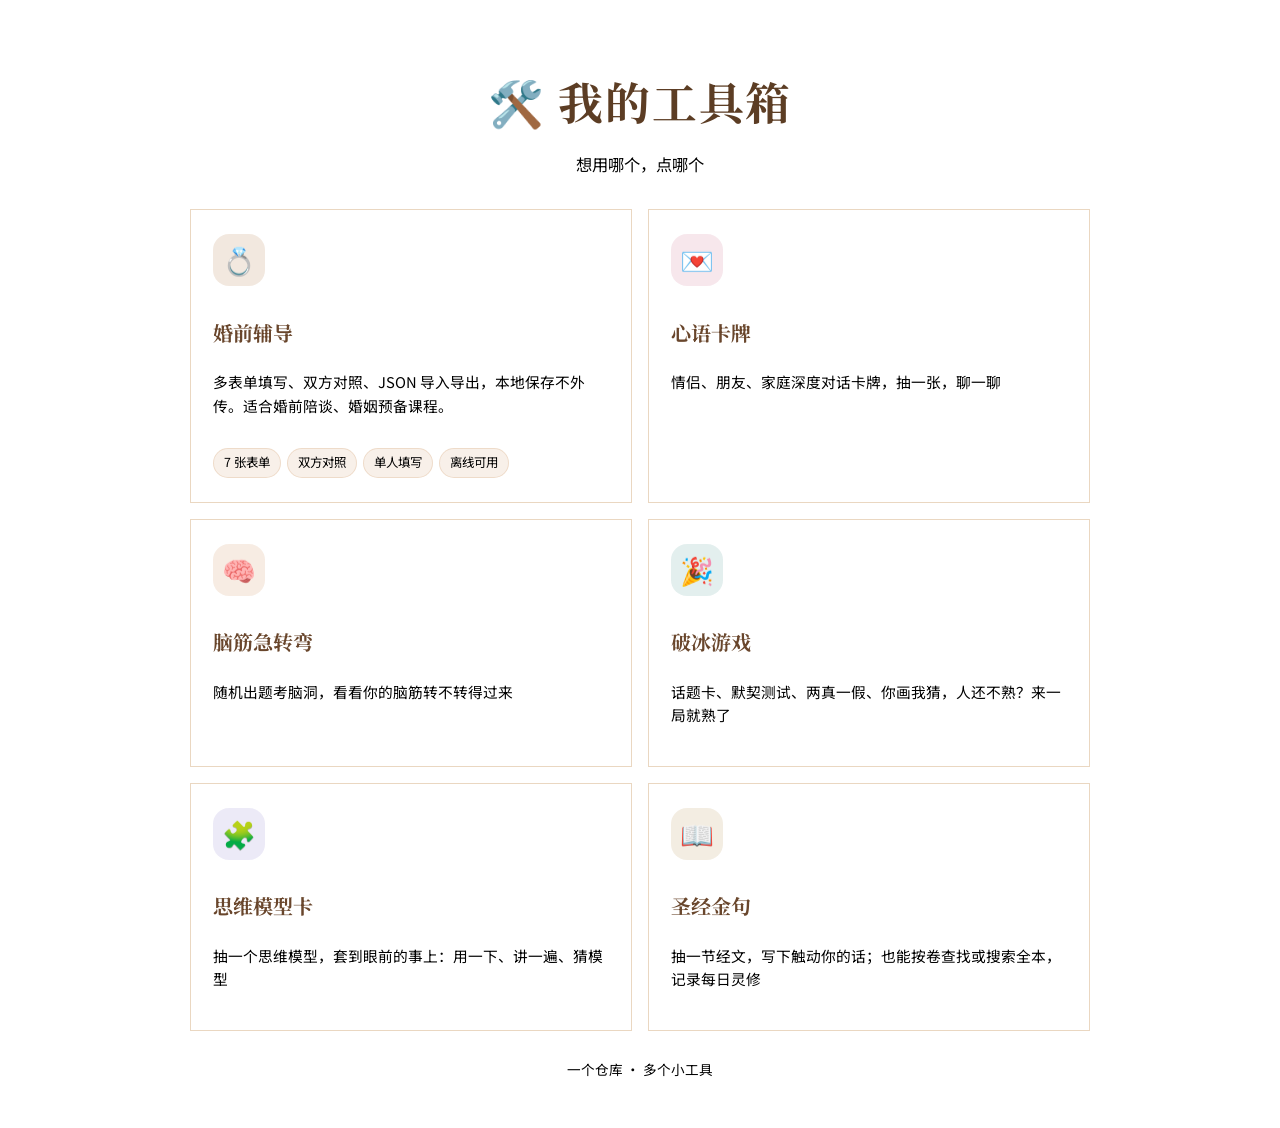
==== index.html @ 0afaedac "fix(theme): 根首页的主题永远不跟随你上次的选择 根 index.html 读 localStorage 的 brain-teaser-theme，再回退到 'theme'。 但全仓库没有任" ====
<!DOCTYPE html>
<html lang="zh-CN">
<head>
    <meta charset="UTF-8">
    <meta name="viewport" content="width=device-width, initial-scale=1.0">
    <meta name="theme-color" content="#c27a3a">
    <title>我的工具箱</title>
    <link rel="preconnect" href="https://fonts.googleapis.com">
    <link rel="preconnect" href="https://fonts.gstatic.com" crossorigin>
    <link href="https://fonts.googleapis.com/css2?family=Noto+Sans+SC:wght@400;500;600;700&family=Noto+Serif+SC:wght@500;600;700&display=swap" rel="stylesheet">
    <link rel="stylesheet" href="./shared/theme.css">
    <style>

        body {
            font-family: 'Noto Sans SC', 'Microsoft YaHei', sans-serif;
            color: var(--text-primary);
            background:
                radial-gradient(circle at 12% 14%, rgba(255, 240, 220, 0.9) 0%, rgba(255, 240, 220, 0) 36%),
                radial-gradient(circle at 86% 18%, rgba(244, 216, 183, 0.75) 0%, rgba(244, 216, 183, 0) 34%),
                linear-gradient(160deg, var(--bg-main) 0%, var(--bg-secondary) 100%);
            /* 背景画在 body 上，内容比视口矮时下方会露白出现接缝，
               撑满视口高度让渐变覆盖整屏 */
            min-height: 100vh;
            min-height: 100dvh;
            display: flex;
            justify-content: center;
            padding: 28px 18px calc(40px + env(safe-area-inset-bottom));
            line-height: 1.55;
            -webkit-tap-highlight-color: transparent;
            transition: background 0.26s ease, color 0.2s ease;
        }

        .container { width: 100%; max-width: 900px; }
        header { text-align: center; margin-bottom: 32px; animation: rise-in 0.5s ease-out both; }

        header h1 {
            font-family: 'Noto Serif SC', 'Songti SC', serif;
            font-size: clamp(2rem, 4.3vw, 2.8rem);
            letter-spacing: 0.04em;
            color: #5c3d24;
            margin-bottom: 8px;
        }

        header p { color: var(--text-secondary); font-size: 1.02rem; }

        /* ---- 工具网格：6 个工具，桌面 2 列 × 3 行 ---- */
        .tool-grid {
            display: grid;
            grid-template-columns: repeat(2, 1fr);
            gap: 16px;
        }

        .tool-card {
            display: flex;
            flex-direction: column;
            position: relative;
            overflow: hidden;
            background: var(--paper);
            border: 1px solid rgba(228, 204, 176, 0.78);
            box-shadow: var(--shadow-soft);
            border-radius: var(--radius-xl);
            padding: 24px 22px;
            min-height: 168px;
            text-decoration: none;
            color: inherit;
            transition: transform 0.2s cubic-bezier(0.2, 0.8, 0.2, 1), box-shadow 0.2s ease, border-color 0.2s ease;
            animation: rise-in 0.6s ease-out both;
        }

        .tool-card:nth-child(1) { animation-delay: 0s; }
        .tool-card:nth-child(2) { animation-delay: 0.08s; }
        .tool-card:nth-child(3) { animation-delay: 0.16s; }
        .tool-card:nth-child(4) { animation-delay: 0.24s; }
        .tool-card:nth-child(5) { animation-delay: 0.32s; }
        .tool-card:nth-child(6) { animation-delay: 0.4s; }

        .tool-card:hover {
            transform: translateY(-3px);
            box-shadow: 0 16px 34px rgba(95, 60, 25, 0.16);
            border-color: var(--accent-soft, #e7c6a2);
        }
        .tool-card:focus-visible { outline: 2px solid #b96a2b; outline-offset: 2px; }

        /* 图标放在小块彩色底板里，每个工具一个色相 */
        .tool-card .icon {
            flex: none;
            width: 52px;
            height: 52px;
            display: flex;
            align-items: center;
            justify-content: center;
            font-size: 1.7rem;
            line-height: 1;
            border-radius: 16px;
            background: var(--tile-bg, rgba(194, 122, 58, 0.13));
            margin-bottom: 14px;
        }

        .tool-card h2 {
            font-family: 'Noto Serif SC', 'Songti SC', serif;
            color: #69462c;
            font-size: 1.25rem;
            margin-bottom: 8px;
        }

        .tool-card p { font-size: 0.92rem; color: var(--text-secondary); line-height: 1.6; }

        /* 主格底部的功能小标签 */
        .tool-card .chips {
            display: flex;
            flex-wrap: wrap;
            gap: 6px;
            margin-top: auto;
            padding-top: 16px;
        }
        .tool-card .chips span {
            font-size: 0.78rem;
            color: var(--text-secondary);
            background: rgba(194, 122, 58, 0.11);
            border: 1px solid rgba(194, 122, 58, 0.18);
            padding: 4px 10px;
            border-radius: 999px;
        }
        /* 主格的「点这里」提示，靠右下 */
        .tool-card .enter {
            position: absolute;
            right: 24px;
            bottom: 22px;
            font-size: 1.1rem;
            color: var(--accent);
            opacity: 0;
            transform: translateX(-6px);
            transition: opacity 0.2s ease, transform 0.2s ease;
        }
        .tool-card:hover .enter,
        .tool-card:focus-visible .enter {
            opacity: 1;
            transform: translateX(0);
        }

        .footer-note {
            text-align: center;
            color: var(--text-muted);
            font-size: 0.85rem;
            margin-top: 28px;
            animation: rise-in 0.7s ease-out both;
        }

        @keyframes rise-in {
            from { opacity: 0; transform: translateY(14px); }
            to { opacity: 1; transform: translateY(0); }
        }

        /* 平板：保持两列，格子更紧凑 */
        @media (max-width: 860px) {
            .tool-grid { gap: 14px; }
            .tool-card { padding: 22px 20px; }
        }

        /* 手机：单列，全部等宽 */
        @media (max-width: 600px) {
            body { padding: 16px 12px calc(26px + env(safe-area-inset-bottom)); }
            header { margin-bottom: 24px; }
            .tool-grid { grid-template-columns: 1fr; }
            .tool-card { padding: 22px 20px; min-height: 0; }
            .tool-card .enter { display: none; }
        }

        @media (prefers-reduced-motion: reduce) {
            *, *::before, *::after { animation: none !important; transition: none !important; }
        }

        :root[data-theme='dark'] .tool-card h2 { color: #ecd2b5; }
        :root[data-theme='dark'] .tool-card .chips span {
            background: rgba(214, 154, 92, 0.14);
            border-color: rgba(214, 154, 92, 0.24);
        }
    </style>
</head>
<body>
    <div class="container">
        <header>
            <h1>🛠️ 我的工具箱</h1>
            <p>想用哪个，点哪个</p>
        </header>
        <div class="tool-grid">
            <a class="tool-card" href="./premarital/" style="--tile-bg: rgba(168, 100, 40, 0.15)">
                <div class="icon">💍</div>
                <h2>婚前辅导</h2>
                <p>多表单填写、双方对照、JSON 导入导出，本地保存不外传。适合婚前陪谈、婚姻预备课程。</p>
                <div class="chips">
                    <span>7 张表单</span>
                    <span>双方对照</span>
                    <span>单人填写</span>
                    <span>离线可用</span>
                </div>
                <span class="enter" aria-hidden="true">→</span>
            </a>
            <a class="tool-card" href="./heart-talk/" style="--tile-bg: rgba(194, 85, 122, 0.14)">
                <div class="icon">💌</div>
                <h2>心语卡牌</h2>
                <p>情侣、朋友、家庭深度对话卡牌，抽一张，聊一聊</p>
            </a>
            <a class="tool-card" href="./brain-teaser/" style="--tile-bg: rgba(194, 122, 58, 0.14)">
                <div class="icon">🧠</div>
                <h2>脑筋急转弯</h2>
                <p>随机出题考脑洞，看看你的脑筋转不转得过来</p>
            </a>
            <a class="tool-card" href="./icebreaker/" style="--tile-bg: rgba(58, 143, 138, 0.14)">
                <div class="icon">🎉</div>
                <h2>破冰游戏</h2>
                <p>话题卡、默契测试、两真一假、你画我猜，人还不熟？来一局就熟了</p>
            </a>
            <a class="tool-card" href="./mental-models/" style="--tile-bg: rgba(122, 106, 194, 0.14)">
                <div class="icon">🧩</div>
                <h2>思维模型卡</h2>
                <p>抽一个思维模型，套到眼前的事上：用一下、讲一遍、猜模型</p>
            </a>
            <a class="tool-card" href="./bible/" style="--tile-bg: rgba(176, 132, 62, 0.15)">
                <div class="icon">📖</div>
                <h2>圣经金句</h2>
                <p>抽一节经文，写下触动你的话；也能按卷查找或搜索全本，记录每日灵修</p>
            </a>
        </div>
        <div class="footer-note">一个仓库 · 多个小工具</div>
    </div>
    <script>
        // 主题跟随上次用过的工具：优先共享键 toolbox-theme，
        // 再回退到历史遗留的 brain-teaser-theme / theme。
        (function () {
            var saved = null;
            try {
                saved =
                    localStorage.getItem('toolbox-theme') ||
                    localStorage.getItem('brain-teaser-theme') ||
                    localStorage.getItem('theme');
            } catch (e) {}
            var prefersDark = window.matchMedia && window.matchMedia('(prefers-color-scheme: dark)').matches;
            document.documentElement.setAttribute('data-theme', saved || (prefersDark ? 'dark' : 'light'));
        })();
    </script>
</body>
</html>
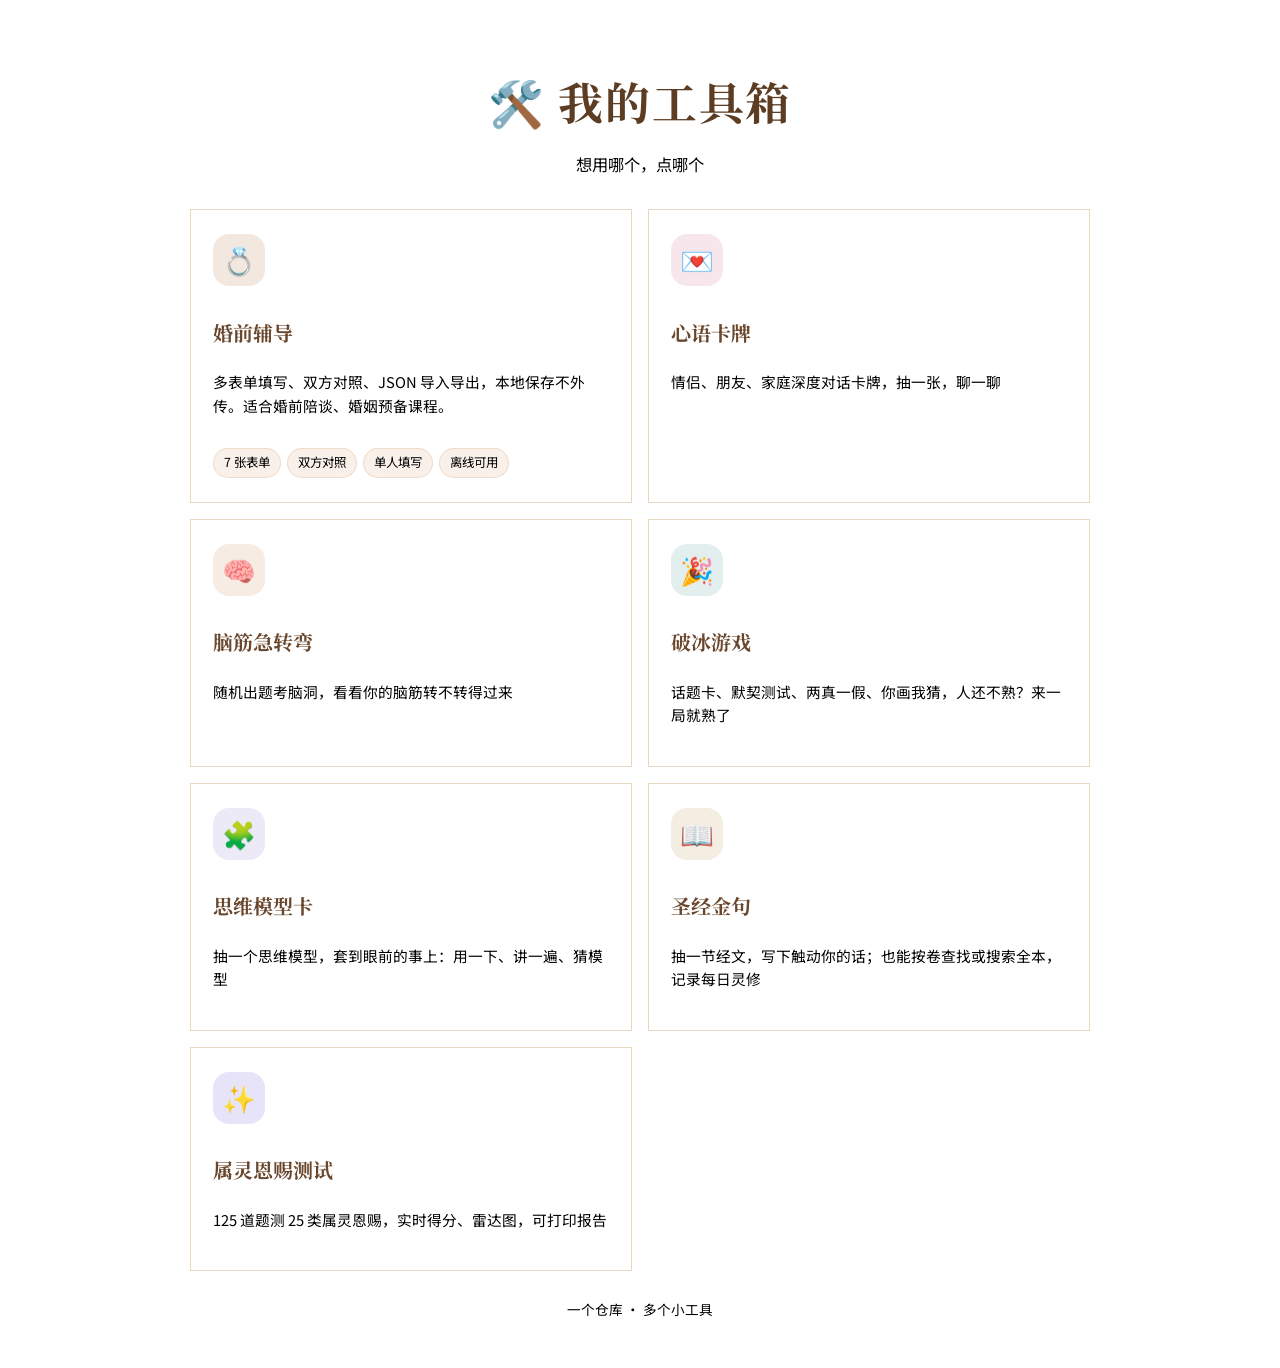
==== commit 9d24134b: "feat(spiritual-gifts): 并入属灵恩赐测试，依赖本地化后可离线使用 - 从独立仓库 spiritual-gifts-test 移入单文件工具（125 题 / 25 类恩赐，   实" ====
--- a/index.html
+++ b/index.html
@@ -43,7 +43,7 @@
 
         header p { color: var(--text-secondary); font-size: 1.02rem; }
 
-        /* ---- 工具网格：6 个工具，桌面 2 列 × 3 行 ---- */
+        /* ---- 工具网格：7 个工具，桌面 2 列 ---- */
         .tool-grid {
             display: grid;
             grid-template-columns: repeat(2, 1fr);
@@ -73,6 +73,7 @@
         .tool-card:nth-child(4) { animation-delay: 0.24s; }
         .tool-card:nth-child(5) { animation-delay: 0.32s; }
         .tool-card:nth-child(6) { animation-delay: 0.4s; }
+        .tool-card:nth-child(7) { animation-delay: 0.48s; }
 
         .tool-card:hover {
             transform: translateY(-3px);
@@ -221,6 +222,11 @@
                 <h2>圣经金句</h2>
                 <p>抽一节经文，写下触动你的话；也能按卷查找或搜索全本，记录每日灵修</p>
             </a>
+            <a class="tool-card" href="./spiritual-gifts/" style="--tile-bg: rgba(86, 69, 212, 0.14)">
+                <div class="icon">✨</div>
+                <h2>属灵恩赐测试</h2>
+                <p>125 道题测 25 类属灵恩赐，实时得分、雷达图，可打印报告</p>
+            </a>
         </div>
         <div class="footer-note">一个仓库 · 多个小工具</div>
     </div>
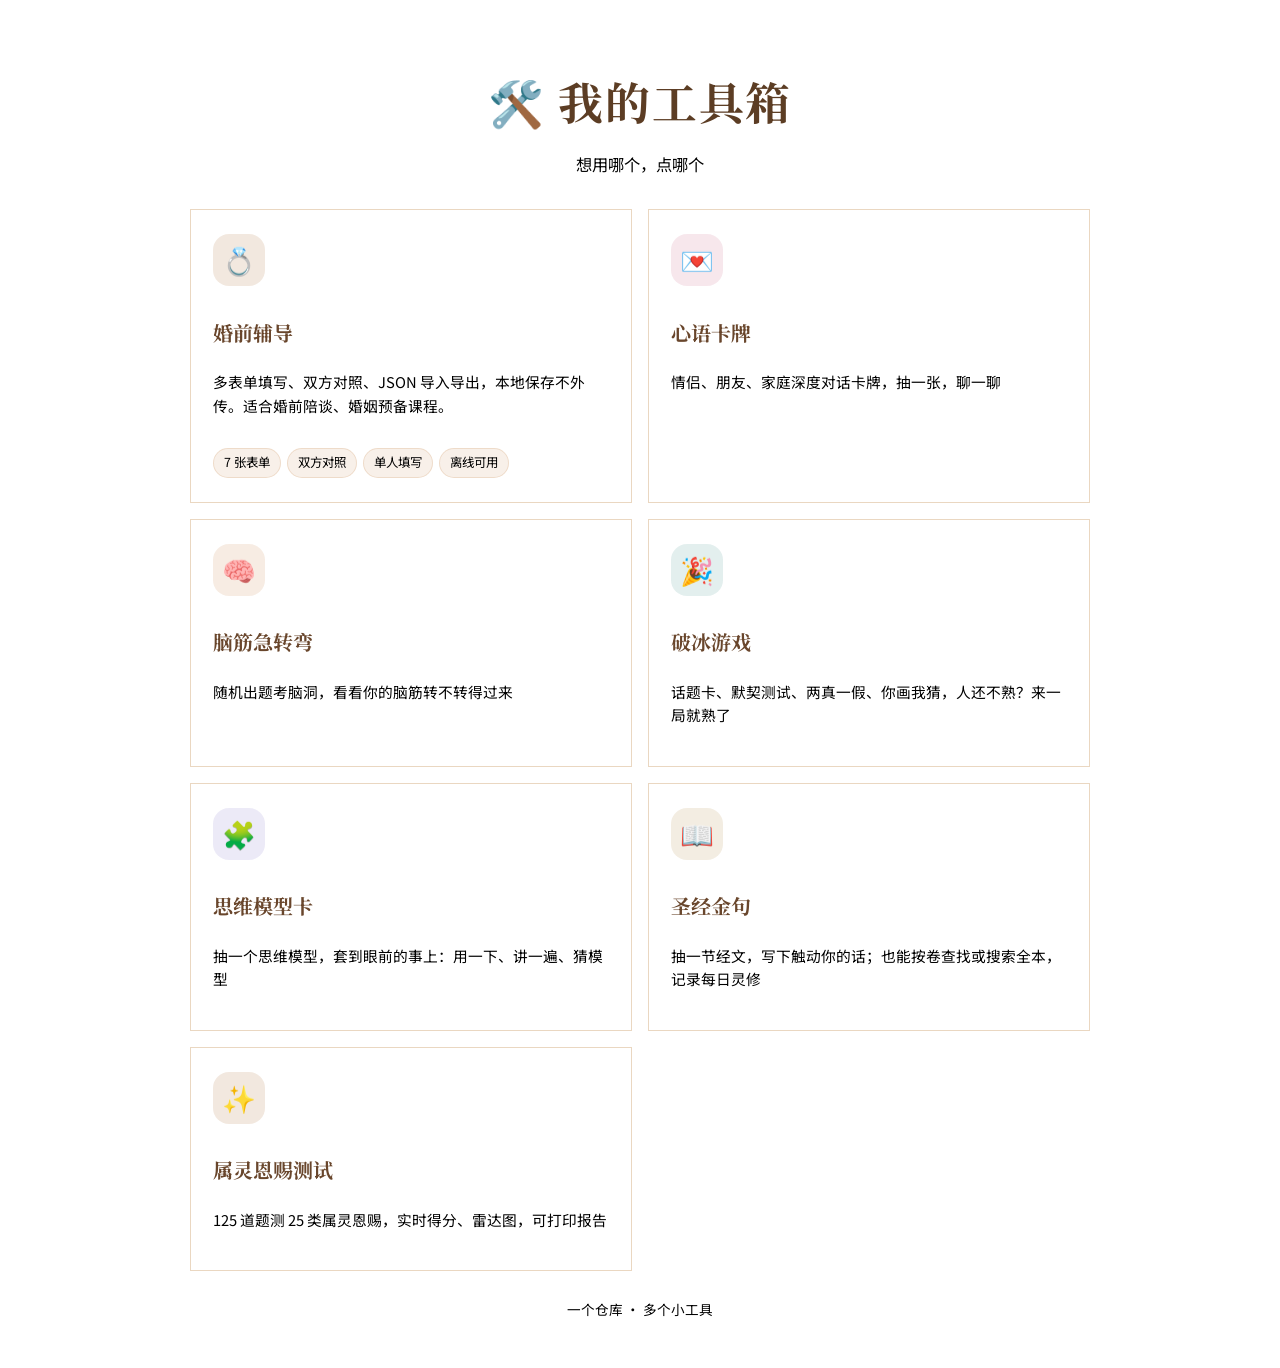
==== commit a40c3965: "style(spiritual-gifts): 主题从紫色改为工具箱暖棕色调 原页面自带紫罗兰/靛蓝色系（#5645d4 一族），与工具箱其余 6 个工具的 暖棕/奶油配色完全隔离，进页面像跳到了另一" ====
--- a/index.html
+++ b/index.html
@@ -222,7 +222,7 @@
                 <h2>圣经金句</h2>
                 <p>抽一节经文，写下触动你的话；也能按卷查找或搜索全本，记录每日灵修</p>
             </a>
-            <a class="tool-card" href="./spiritual-gifts/" style="--tile-bg: rgba(86, 69, 212, 0.14)">
+            <a class="tool-card" href="./spiritual-gifts/" style="--tile-bg: rgba(168, 100, 40, 0.15)">
                 <div class="icon">✨</div>
                 <h2>属灵恩赐测试</h2>
                 <p>125 道题测 25 类属灵恩赐，实时得分、雷达图，可打印报告</p>
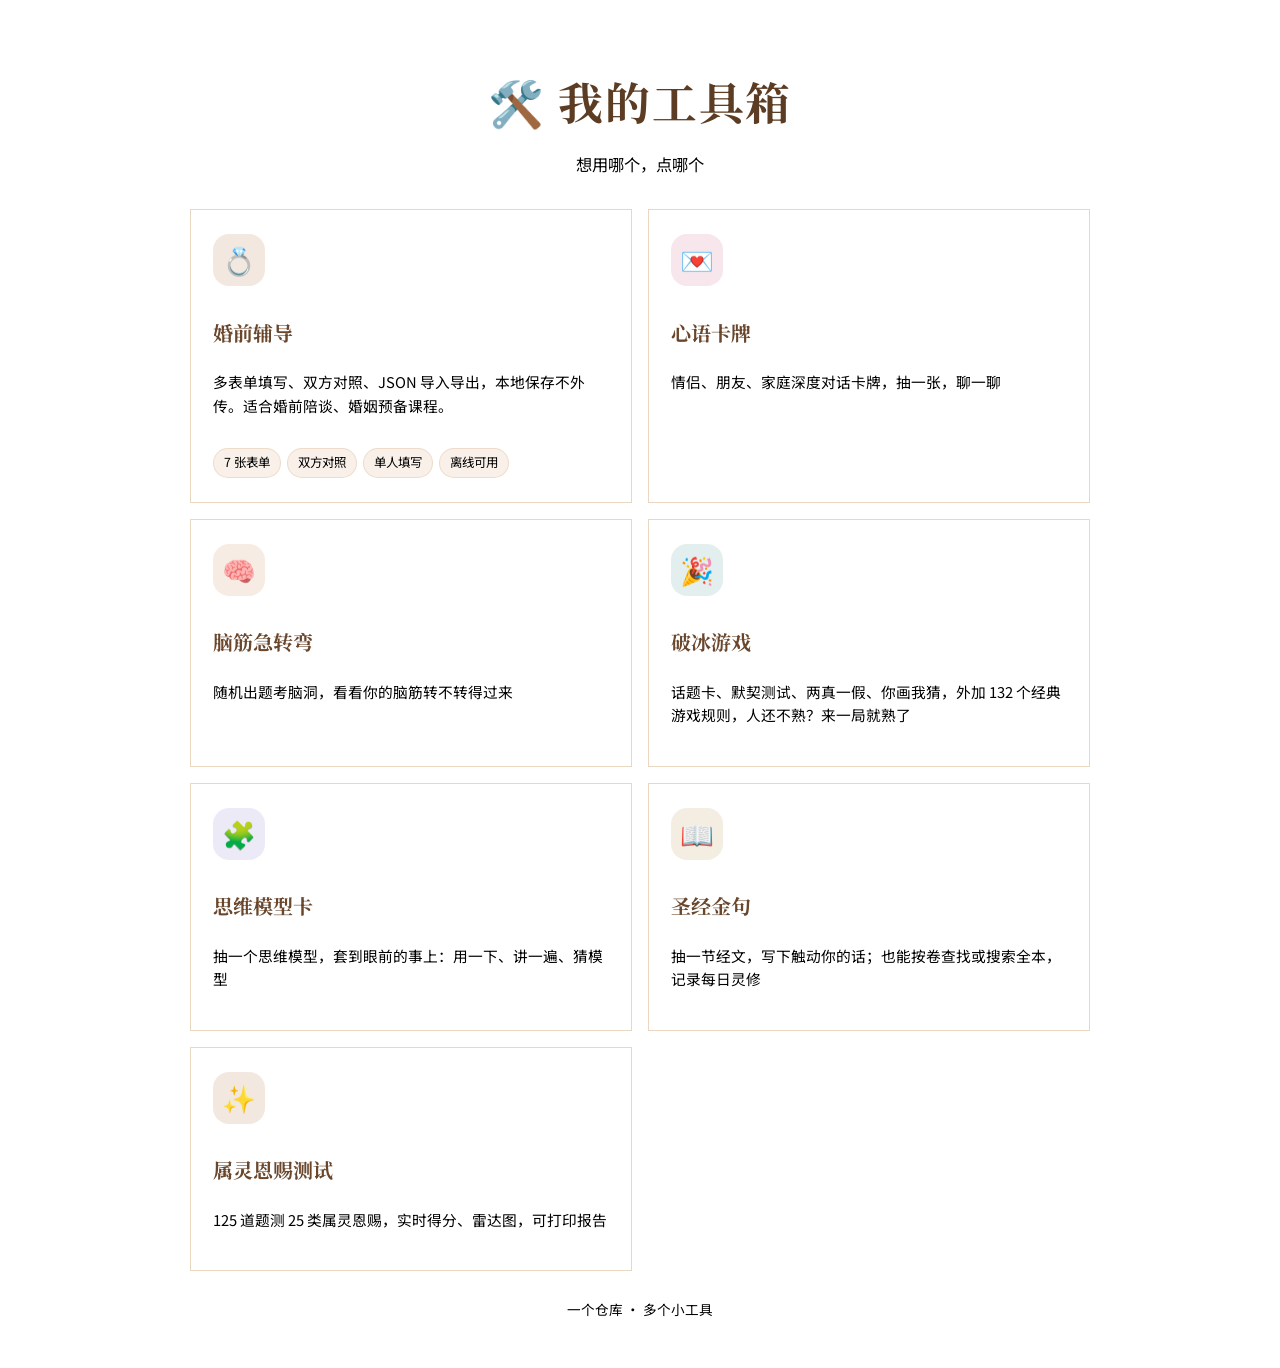
==== commit 7d8622f0: "feat(icebreaker): 新增经典游戏模式，收录 132 个现成游戏规则 《破冰游戏（第一集）》的 132 个游戏按原书五大类整理成数据模块 icebreaker/data/classic-" ====
--- a/index.html
+++ b/index.html
@@ -210,7 +210,7 @@
             <a class="tool-card" href="./icebreaker/" style="--tile-bg: rgba(58, 143, 138, 0.14)">
                 <div class="icon">🎉</div>
                 <h2>破冰游戏</h2>
-                <p>话题卡、默契测试、两真一假、你画我猜，人还不熟？来一局就熟了</p>
+                <p>话题卡、默契测试、两真一假、你画我猜，外加 132 个经典游戏规则，人还不熟？来一局就熟了</p>
             </a>
             <a class="tool-card" href="./mental-models/" style="--tile-bg: rgba(122, 106, 194, 0.14)">
                 <div class="icon">🧩</div>
